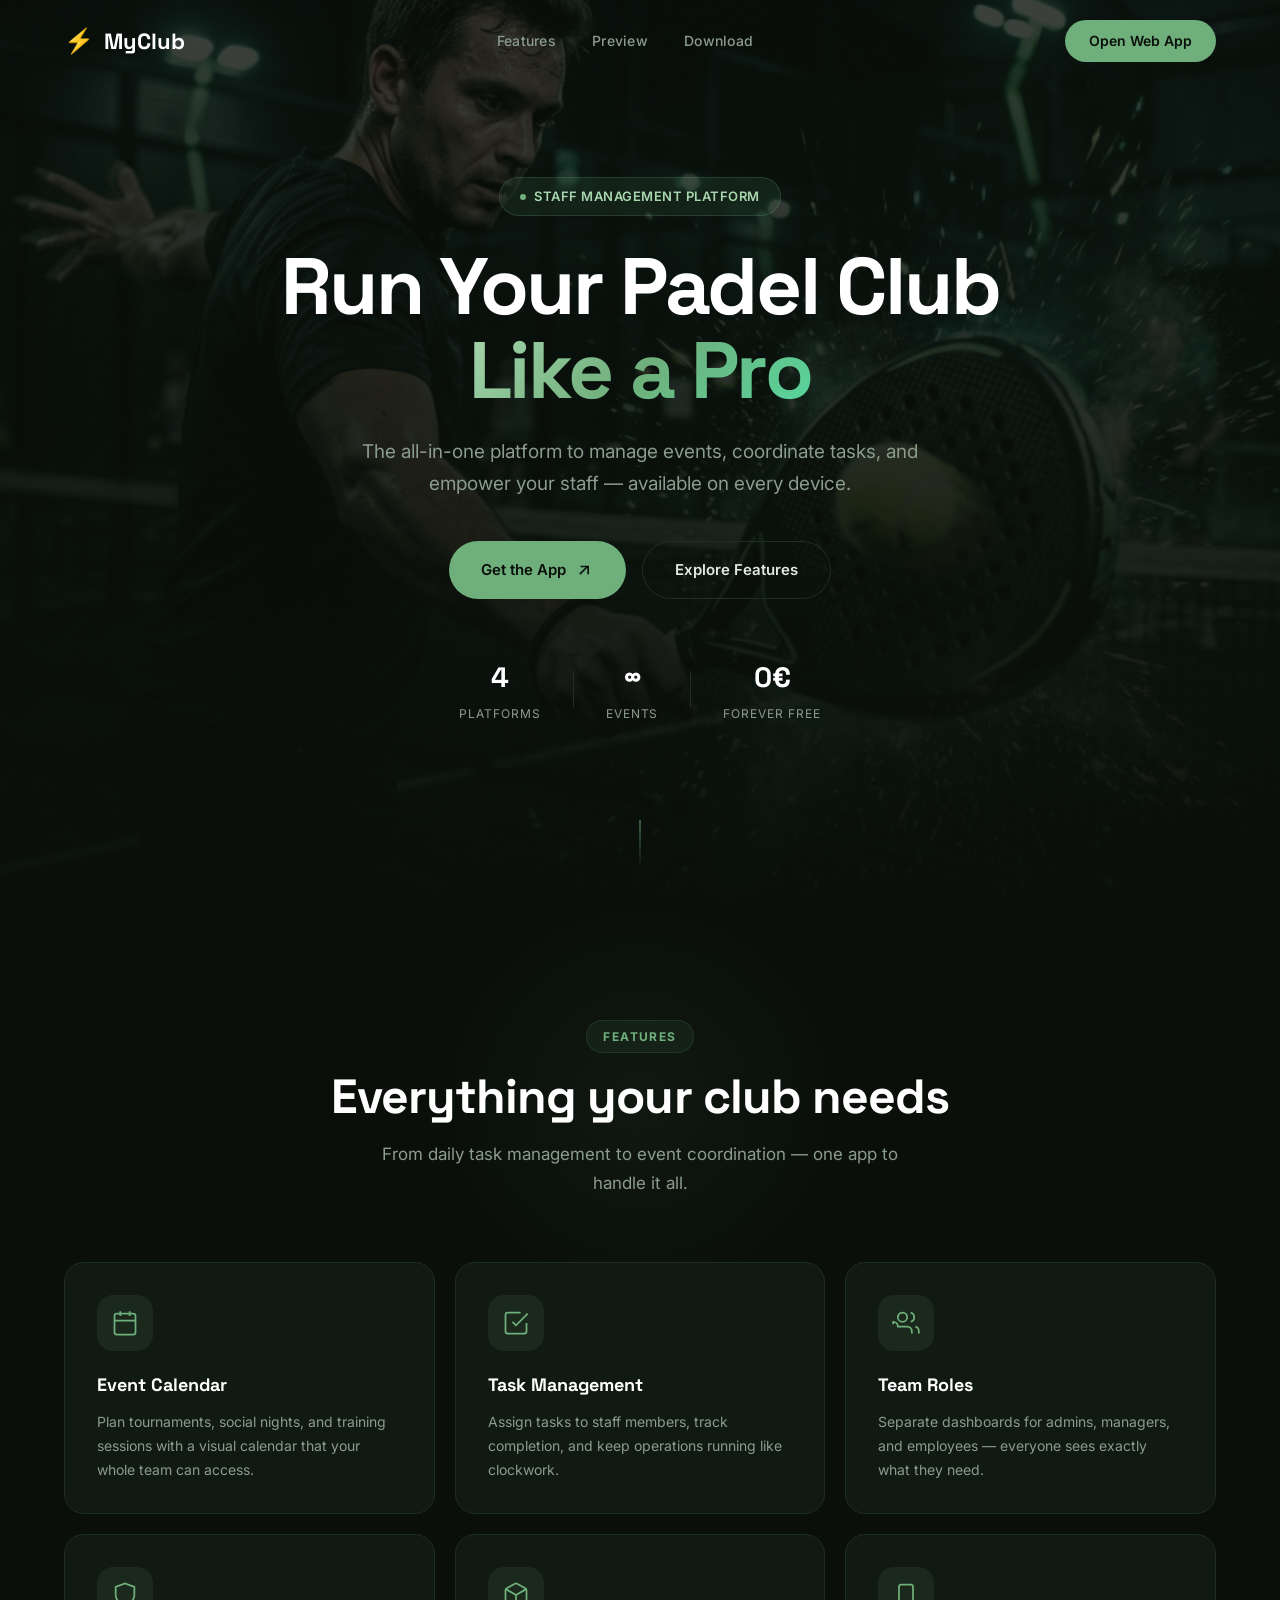
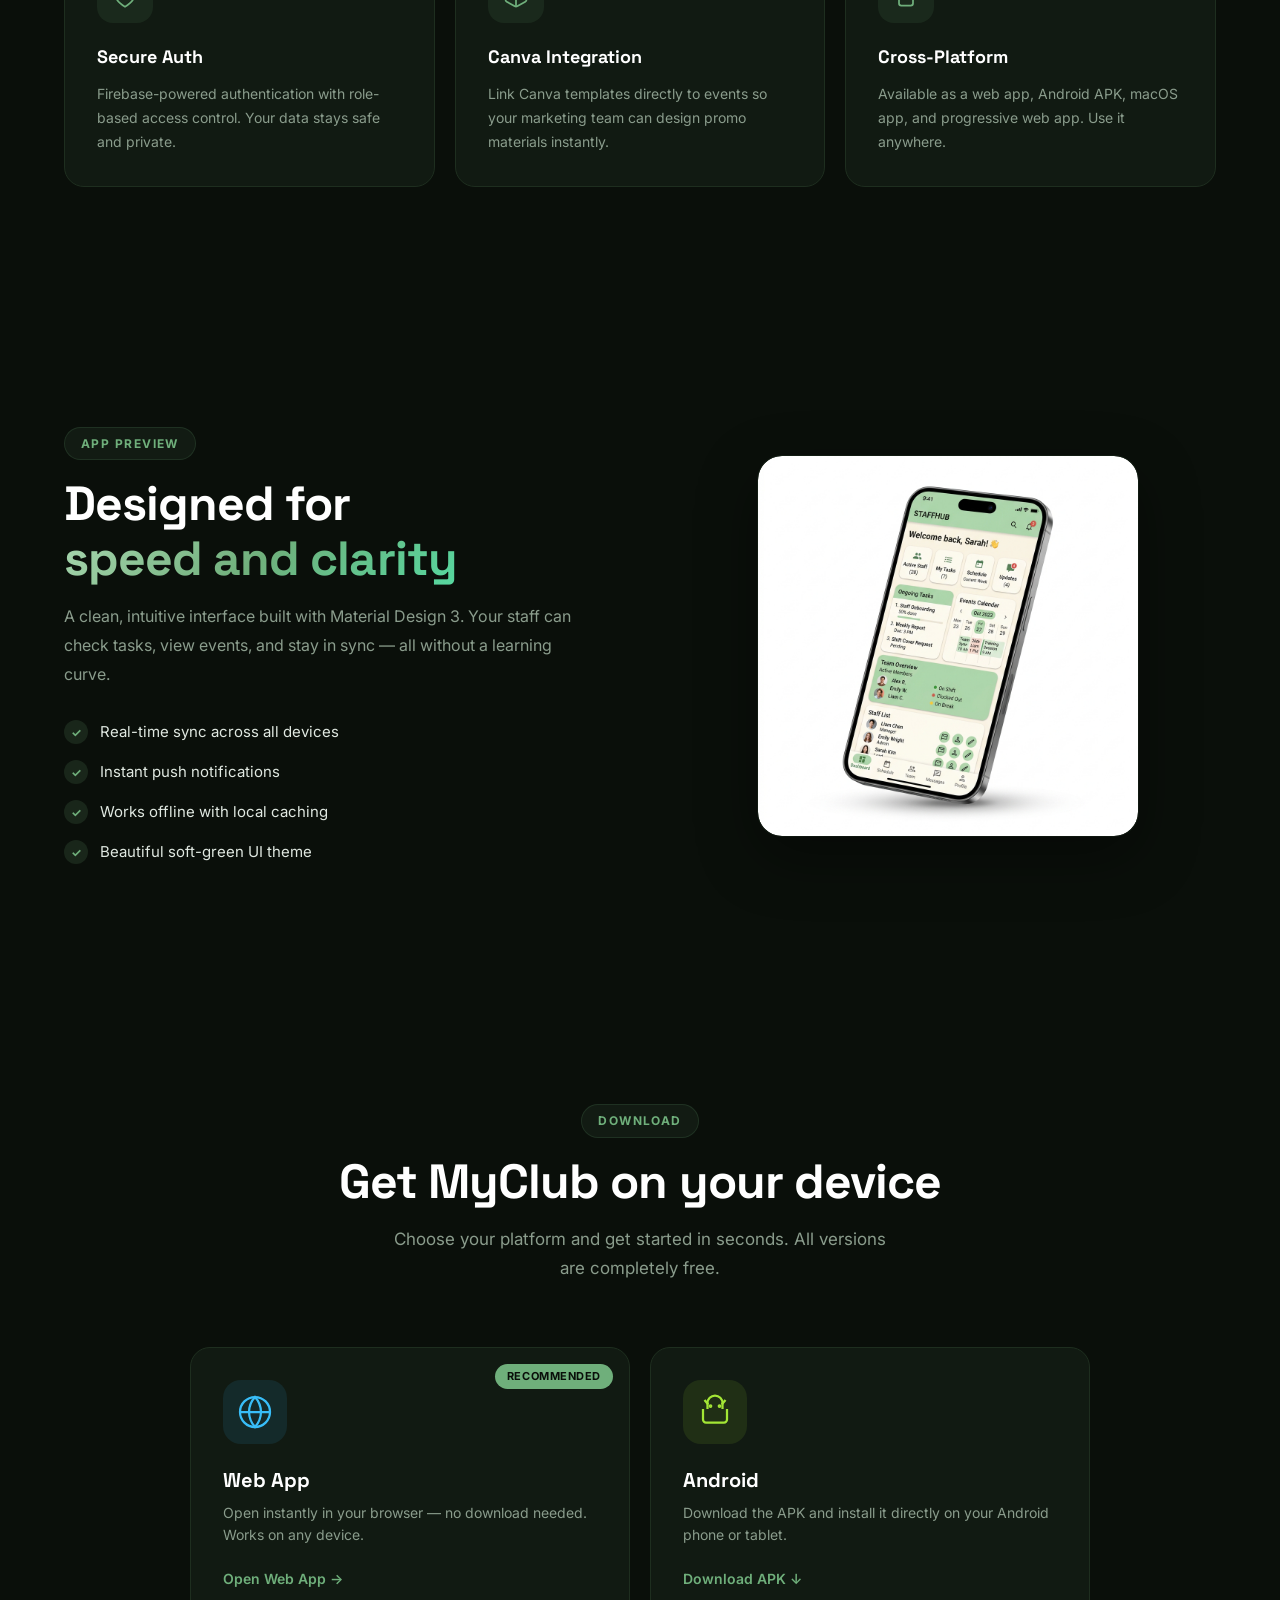
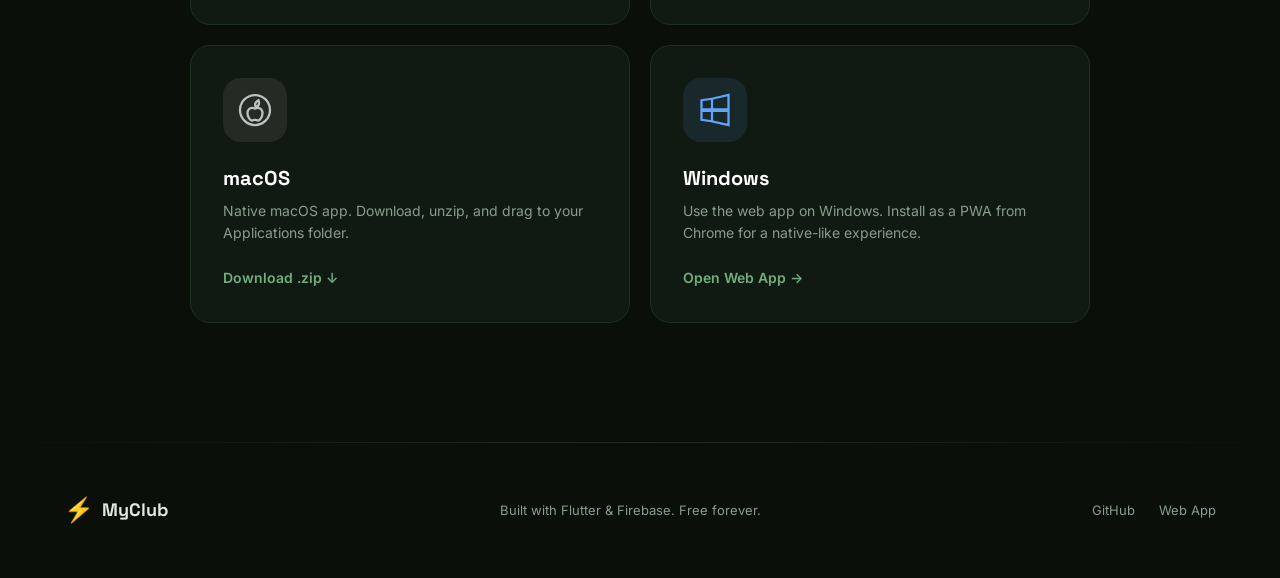
==== website/index.html @ 98e5f210 "added landing page" ====
<!DOCTYPE html>
<html lang="en">
<head>
  <meta charset="UTF-8">
  <meta name="viewport" content="width=device-width, initial-scale=1.0">
  <title>MyClub — Staff Management for Padel Clubs</title>
  <meta name="description" content="The all-in-one staff management platform for padel clubs. Manage events, tasks, and your team — on every device.">
  <meta name="theme-color" content="#0a0f0a">
  <link rel="preconnect" href="https://fonts.googleapis.com">
  <link rel="preconnect" href="https://fonts.gstatic.com" crossorigin>
  <link href="https://fonts.googleapis.com/css2?family=Inter:wght@400;500;600;700;800;900&family=Space+Grotesk:wght@500;700&display=swap" rel="stylesheet">
  <link rel="stylesheet" href="style.css">
</head>
<body>

  <!-- Navigation -->
  <nav id="navbar" class="navbar">
    <div class="nav-container">
      <a href="#" class="nav-logo">
        <span class="logo-icon">⚡</span>
        <span class="logo-text">MyClub</span>
      </a>
      <ul class="nav-links">
        <li><a href="#features">Features</a></li>
        <li><a href="#preview">Preview</a></li>
        <li><a href="#download">Download</a></li>
      </ul>
      <a href="https://myclub-padel.web.app" class="nav-cta" target="_blank">Open Web App</a>
      <button class="nav-toggle" id="nav-toggle" aria-label="Toggle menu">
        <span></span><span></span><span></span>
      </button>
    </div>
  </nav>

  <!-- Mobile Menu -->
  <div class="mobile-menu" id="mobile-menu">
    <ul class="mobile-links">
      <li><a href="#features">Features</a></li>
      <li><a href="#preview">Preview</a></li>
      <li><a href="#download">Download</a></li>
      <li><a href="https://myclub-padel.web.app" target="_blank" class="mobile-cta">Open Web App →</a></li>
    </ul>
  </div>

  <!-- Hero Section -->
  <section class="hero" id="hero">
    <div class="hero-bg">
      <img src="images/hero-bg.png" alt="" class="hero-bg-img">
      <div class="hero-overlay"></div>
    </div>
    <div class="hero-particles" id="particles"></div>
    <div class="hero-content">
      <div class="hero-badge reveal">
        <span class="badge-dot"></span>
        Staff Management Platform
      </div>
      <h1 class="hero-title reveal">
        Run Your Padel Club<br>
        <span class="gradient-text">Like a Pro</span>
      </h1>
      <p class="hero-subtitle reveal">
        The all-in-one platform to manage events, coordinate tasks, and 
        empower your staff — available on every device.
      </p>
      <div class="hero-actions reveal">
        <a href="#download" class="btn btn-primary">
          <span>Get the App</span>
          <svg width="20" height="20" viewBox="0 0 24 24" fill="none" stroke="currentColor" stroke-width="2"><path d="M7 17l9.2-9.2M17 17V7.8H7.8"/></svg>
        </a>
        <a href="#features" class="btn btn-ghost">
          Explore Features
        </a>
      </div>
      <div class="hero-stats reveal">
        <div class="stat">
          <span class="stat-number">4</span>
          <span class="stat-label">Platforms</span>
        </div>
        <div class="stat-divider"></div>
        <div class="stat">
          <span class="stat-number">∞</span>
          <span class="stat-label">Events</span>
        </div>
        <div class="stat-divider"></div>
        <div class="stat">
          <span class="stat-number">0€</span>
          <span class="stat-label">Forever Free</span>
        </div>
      </div>
    </div>
    <div class="scroll-indicator">
      <div class="scroll-line"></div>
    </div>
  </section>

  <!-- Features Section -->
  <section class="features" id="features">
    <div class="container">
      <div class="section-header reveal">
        <span class="section-tag">Features</span>
        <h2 class="section-title">Everything your club needs</h2>
        <p class="section-desc">From daily task management to event coordination — one app to handle it all.</p>
      </div>
      <div class="features-grid">
        <div class="feature-card reveal" style="--delay: 0">
          <div class="feature-icon">
            <svg width="28" height="28" viewBox="0 0 24 24" fill="none" stroke="currentColor" stroke-width="1.5"><rect x="3" y="4" width="18" height="18" rx="2"/><path d="M16 2v4M8 2v4M3 10h18"/><path d="M8 14h.01M12 14h.01M16 14h.01M8 18h.01M12 18h.01"/></svg>
          </div>
          <h3>Event Calendar</h3>
          <p>Plan tournaments, social nights, and training sessions with a visual calendar that your whole team can access.</p>
        </div>
        <div class="feature-card reveal" style="--delay: 1">
          <div class="feature-icon">
            <svg width="28" height="28" viewBox="0 0 24 24" fill="none" stroke="currentColor" stroke-width="1.5"><path d="M9 11l3 3L22 4"/><path d="M21 12v7a2 2 0 01-2 2H5a2 2 0 01-2-2V5a2 2 0 012-2h11"/></svg>
          </div>
          <h3>Task Management</h3>
          <p>Assign tasks to staff members, track completion, and keep operations running like clockwork.</p>
        </div>
        <div class="feature-card reveal" style="--delay: 2">
          <div class="feature-icon">
            <svg width="28" height="28" viewBox="0 0 24 24" fill="none" stroke="currentColor" stroke-width="1.5"><path d="M17 21v-2a4 4 0 00-4-4H5a4 4 0 00-4-4v2"/><circle cx="9" cy="7" r="4"/><path d="M23 21v-2a4 4 0 00-3-3.87M16 3.13a4 4 0 010 7.75"/></svg>
          </div>
          <h3>Team Roles</h3>
          <p>Separate dashboards for admins, managers, and employees — everyone sees exactly what they need.</p>
        </div>
        <div class="feature-card reveal" style="--delay: 3">
          <div class="feature-icon">
            <svg width="28" height="28" viewBox="0 0 24 24" fill="none" stroke="currentColor" stroke-width="1.5"><path d="M12 22s8-4 8-10V5l-8-3-8 3v7c0 6 8 10 8 10z"/></svg>
          </div>
          <h3>Secure Auth</h3>
          <p>Firebase-powered authentication with role-based access control. Your data stays safe and private.</p>
        </div>
        <div class="feature-card reveal" style="--delay: 4">
          <div class="feature-icon">
            <svg width="28" height="28" viewBox="0 0 24 24" fill="none" stroke="currentColor" stroke-width="1.5"><path d="M21 16V8a2 2 0 00-1-1.73l-7-4a2 2 0 00-2 0l-7 4A2 2 0 003 8v8a2 2 0 001 1.73l7 4a2 2 0 002 0l7-4A2 2 0 0021 16z"/><path d="M3.27 6.96L12 12.01l8.73-5.05M12 22.08V12"/></svg>
          </div>
          <h3>Canva Integration</h3>
          <p>Link Canva templates directly to events so your marketing team can design promo materials instantly.</p>
        </div>
        <div class="feature-card reveal" style="--delay: 5">
          <div class="feature-icon">
            <svg width="28" height="28" viewBox="0 0 24 24" fill="none" stroke="currentColor" stroke-width="1.5"><path d="M12 18h.01M8 21h8a2 2 0 002-2V5a2 2 0 00-2-2H8a2 2 0 00-2 2v14a2 2 0 002 2z"/></svg>
          </div>
          <h3>Cross-Platform</h3>
          <p>Available as a web app, Android APK, macOS app, and progressive web app. Use it anywhere.</p>
        </div>
      </div>
    </div>
  </section>

  <!-- App Preview Section -->
  <section class="preview" id="preview">
    <div class="container">
      <div class="preview-layout">
        <div class="preview-text">
          <span class="section-tag reveal">App Preview</span>
          <h2 class="section-title reveal">Designed for<br><span class="gradient-text">speed and clarity</span></h2>
          <p class="preview-desc reveal">
            A clean, intuitive interface built with Material Design 3. 
            Your staff can check tasks, view events, and stay in sync — 
            all without a learning curve.
          </p>
          <ul class="preview-list">
            <li class="reveal">
              <span class="check-icon">✓</span>
              Real-time sync across all devices
            </li>
            <li class="reveal">
              <span class="check-icon">✓</span>
              Instant push notifications
            </li>
            <li class="reveal">
              <span class="check-icon">✓</span>
              Works offline with local caching
            </li>
            <li class="reveal">
              <span class="check-icon">✓</span>
              Beautiful soft-green UI theme
            </li>
          </ul>
        </div>
        <div class="preview-mockup reveal">
          <div class="mockup-glow"></div>
          <div class="mockup-frame">
            <img src="images/app-mockup.png" alt="MyClub App Preview" class="mockup-img">
          </div>
        </div>
      </div>
    </div>
  </section>

  <!-- Download Section -->
  <section class="download" id="download">
    <div class="container">
      <div class="section-header reveal">
        <span class="section-tag">Download</span>
        <h2 class="section-title">Get MyClub on your device</h2>
        <p class="section-desc">Choose your platform and get started in seconds. All versions are completely free.</p>
      </div>
      <div class="download-grid">

        <!-- Web App -->
        <a href="https://myclub-padel.web.app" target="_blank" class="download-card reveal" style="--delay: 0" id="dl-web">
          <div class="dl-icon-wrap dl-web">
            <svg width="36" height="36" viewBox="0 0 24 24" fill="none" stroke="currentColor" stroke-width="1.5"><circle cx="12" cy="12" r="10"/><path d="M2 12h20M12 2a15.3 15.3 0 014 10 15.3 15.3 0 01-4 10 15.3 15.3 0 01-4-10 15.3 15.3 0 014-10z"/></svg>
          </div>
          <div class="dl-info">
            <h3>Web App</h3>
            <p>Open instantly in your browser — no download needed. Works on any device.</p>
          </div>
          <div class="dl-action">
            <span class="dl-btn">Open Web App →</span>
          </div>
          <div class="dl-badge">Recommended</div>
        </a>

        <!-- Android -->
        <a href="https://github.com/JulesPress/MyClub/releases/download/v1.0/PadelSquare-Staff.apk" class="download-card reveal" style="--delay: 1" id="dl-android">
          <div class="dl-icon-wrap dl-android">
            <svg width="36" height="36" viewBox="0 0 24 24" fill="none" stroke="currentColor" stroke-width="1.5"><path d="M4 10v7a2 2 0 002 2h12a2 2 0 002-2v-7"/><path d="M7 10V6a5 5 0 0110 0v4"/><path d="M5 4l2.5 3M19 4l-2.5 3"/><circle cx="9" cy="8" r=".5" fill="currentColor"/><circle cx="15" cy="8" r=".5" fill="currentColor"/></svg>
          </div>
          <div class="dl-info">
            <h3>Android</h3>
            <p>Download the APK and install it directly on your Android phone or tablet.</p>
          </div>
          <div class="dl-action">
            <span class="dl-btn">Download APK ↓</span>
          </div>
        </a>

        <!-- macOS -->
        <a href="https://github.com/JulesPress/MyClub/releases/download/v1.0/PadelSquare-Staff-macOS.zip" class="download-card reveal" style="--delay: 2" id="dl-macos">
          <div class="dl-icon-wrap dl-macos">
            <svg width="36" height="36" viewBox="0 0 24 24" fill="none" stroke="currentColor" stroke-width="1.5"><path d="M12 2C6.477 2 2 6.477 2 12s4.477 10 10 10 10-4.477 10-10S17.523 2 12 2z"/><path d="M14.5 8.5c.5-1.5-.2-3-.2-3s-1.5.7-2 2c-.4 1 0 2.2 0 2.2s1.6.3 2.2-1.2z"/><path d="M10 10.5c-1.5 0-3 1.5-3 3.5 0 2.5 1.5 5 3 5 .7 0 1.2-.5 2-.5s1.3.5 2 .5c1.5 0 3-2.5 3-5 0-2-1.5-3.5-3-3.5-.7 0-1.3.5-2 .5s-1.2-.5-2-.5z"/></svg>
          </div>
          <div class="dl-info">
            <h3>macOS</h3>
            <p>Native macOS app. Download, unzip, and drag to your Applications folder.</p>
          </div>
          <div class="dl-action">
            <span class="dl-btn">Download .zip ↓</span>
          </div>
        </a>

        <!-- Windows -->
        <a href="https://myclub-padel.web.app" target="_blank" class="download-card reveal" style="--delay: 3" id="dl-windows">
          <div class="dl-icon-wrap dl-windows">
            <svg width="36" height="36" viewBox="0 0 24 24" fill="none" stroke="currentColor" stroke-width="1.5"><path d="M3 5.5l7-1v7H3zM10 4.5l11-2.5v9.5H10zM3 12.5h7v7l-7-1zM10 12.5h11V22l-11-2.5z"/></svg>
          </div>
          <div class="dl-info">
            <h3>Windows</h3>
            <p>Use the web app on Windows. Install as a PWA from Chrome for a native-like experience.</p>
          </div>
          <div class="dl-action">
            <span class="dl-btn">Open Web App →</span>
          </div>
        </a>

      </div>
    </div>
  </section>

  <!-- Footer -->
  <footer class="footer">
    <div class="container">
      <div class="footer-content">
        <div class="footer-brand">
          <span class="logo-icon">⚡</span>
          <span class="logo-text">MyClub</span>
        </div>
        <p class="footer-copy">Built with Flutter & Firebase. Free forever.</p>
        <div class="footer-links">
          <a href="https://github.com/JulesPress/MyClub" target="_blank">GitHub</a>
          <a href="https://myclub-padel.web.app" target="_blank">Web App</a>
        </div>
      </div>
    </div>
  </footer>

  <script src="script.js"></script>
</body>
</html>
---- website/style.css ----
/* =========================================
   MyClub Landing Page — Style
   ========================================= */

/* === RESET & BASE === */
*, *::before, *::after {
  margin: 0;
  padding: 0;
  box-sizing: border-box;
}

:root {
  --green-400: #6FAF7B;
  --green-300: #A9D7B0;
  --green-500: #4A8F56;
  --green-900: #0a1f0d;
  --cream: #FFFCF4;
  --dark: #0a0f0a;
  --dark-card: #111a12;
  --dark-card-hover: #162017;
  --dark-border: #1e2e1f;
  --text: #e0e8e1;
  --text-muted: #8a9c8c;
  --font-primary: 'Inter', -apple-system, BlinkMacSystemFont, sans-serif;
  --font-display: 'Space Grotesk', 'Inter', sans-serif;
}

html {
  scroll-behavior: smooth;
  -webkit-font-smoothing: antialiased;
}

body {
  font-family: var(--font-primary);
  background: var(--dark);
  color: var(--text);
  overflow-x: hidden;
  line-height: 1.6;
}

a { text-decoration: none; color: inherit; }
img { max-width: 100%; display: block; }

.container {
  max-width: 1200px;
  margin: 0 auto;
  padding: 0 24px;
}

/* === NAVBAR === */
.navbar {
  position: fixed;
  top: 0;
  left: 0;
  right: 0;
  z-index: 1000;
  padding: 20px 0;
  transition: all 0.4s cubic-bezier(0.16, 1, 0.3, 1);
}

.navbar.scrolled {
  padding: 12px 0;
  background: rgba(10, 15, 10, 0.85);
  backdrop-filter: blur(20px);
  -webkit-backdrop-filter: blur(20px);
  border-bottom: 1px solid rgba(111, 175, 123, 0.1);
}

.nav-container {
  max-width: 1200px;
  margin: 0 auto;
  padding: 0 24px;
  display: flex;
  align-items: center;
  justify-content: space-between;
}

.nav-logo {
  display: flex;
  align-items: center;
  gap: 10px;
  font-family: var(--font-display);
  font-size: 22px;
  font-weight: 700;
  color: white;
}

.logo-icon {
  font-size: 24px;
}

.nav-links {
  display: flex;
  list-style: none;
  gap: 36px;
}

.nav-links a {
  font-size: 14px;
  font-weight: 500;
  color: var(--text-muted);
  transition: color 0.3s;
  letter-spacing: 0.02em;
}

.nav-links a:hover {
  color: var(--green-300);
}

.nav-cta {
  font-size: 14px;
  font-weight: 600;
  padding: 10px 24px;
  border-radius: 50px;
  background: var(--green-400);
  color: var(--dark);
  transition: all 0.3s;
}

.nav-cta:hover {
  background: var(--green-300);
  transform: translateY(-1px);
  box-shadow: 0 4px 20px rgba(111, 175, 123, 0.3);
}

.nav-toggle {
  display: none;
  flex-direction: column;
  gap: 5px;
  background: none;
  border: none;
  cursor: pointer;
  padding: 4px;
}

.nav-toggle span {
  width: 24px;
  height: 2px;
  background: white;
  border-radius: 2px;
  transition: all 0.3s;
}

.mobile-menu {
  display: none;
  position: fixed;
  top: 0;
  left: 0;
  right: 0;
  bottom: 0;
  z-index: 999;
  background: rgba(10, 15, 10, 0.97);
  backdrop-filter: blur(30px);
  justify-content: center;
  align-items: center;
  opacity: 0;
  pointer-events: none;
  transition: opacity 0.4s;
}

.mobile-menu.active {
  opacity: 1;
  pointer-events: all;
}

.mobile-links {
  list-style: none;
  text-align: center;
  display: flex;
  flex-direction: column;
  gap: 32px;
}

.mobile-links a {
  font-family: var(--font-display);
  font-size: 28px;
  font-weight: 700;
  color: white;
}

.mobile-cta {
  color: var(--green-400) !important;
}

/* === HERO === */
.hero {
  position: relative;
  min-height: 100vh;
  display: flex;
  align-items: center;
  justify-content: center;
  overflow: hidden;
}

.hero-bg {
  position: absolute;
  inset: 0;
  z-index: 0;
}

.hero-bg-img {
  width: 100%;
  height: 100%;
  object-fit: cover;
  opacity: 0.35;
  filter: saturate(0.7);
}

.hero-overlay {
  position: absolute;
  inset: 0;
  background: linear-gradient(
    180deg,
    rgba(10, 15, 10, 0.4) 0%,
    rgba(10, 15, 10, 0.6) 40%,
    rgba(10, 15, 10, 0.95) 100%
  );
}

.hero-particles {
  position: absolute;
  inset: 0;
  z-index: 1;
  pointer-events: none;
}

.particle {
  position: absolute;
  width: 3px;
  height: 3px;
  background: var(--green-400);
  border-radius: 50%;
  opacity: 0;
  animation: float-up linear infinite;
}

@keyframes float-up {
  0% { opacity: 0; transform: translateY(0) scale(0); }
  10% { opacity: 0.6; }
  90% { opacity: 0.1; }
  100% { opacity: 0; transform: translateY(-100vh) scale(1); }
}

.hero-content {
  position: relative;
  z-index: 2;
  text-align: center;
  max-width: 800px;
  padding: 0 24px;
}

.hero-badge {
  display: inline-flex;
  align-items: center;
  gap: 8px;
  padding: 8px 20px;
  background: rgba(111, 175, 123, 0.1);
  border: 1px solid rgba(111, 175, 123, 0.2);
  border-radius: 50px;
  font-size: 13px;
  font-weight: 600;
  color: var(--green-300);
  letter-spacing: 0.04em;
  text-transform: uppercase;
  margin-bottom: 28px;
}

.badge-dot {
  width: 6px;
  height: 6px;
  border-radius: 50%;
  background: var(--green-400);
  animation: pulse-dot 2s ease-in-out infinite;
}

@keyframes pulse-dot {
  0%, 100% { opacity: 1; transform: scale(1); }
  50% { opacity: 0.4; transform: scale(1.5); }
}

.hero-title {
  font-family: var(--font-display);
  font-size: clamp(42px, 7vw, 80px);
  font-weight: 900;
  line-height: 1.05;
  letter-spacing: -0.03em;
  margin-bottom: 24px;
  color: white;
}

.gradient-text {
  background: linear-gradient(135deg, var(--green-300) 0%, var(--green-400) 50%, #56d8a0 100%);
  -webkit-background-clip: text;
  -webkit-text-fill-color: transparent;
  background-clip: text;
}

.hero-subtitle {
  font-size: clamp(16px, 2vw, 19px);
  color: var(--text-muted);
  max-width: 560px;
  margin: 0 auto 40px;
  line-height: 1.7;
}

.hero-actions {
  display: flex;
  gap: 16px;
  justify-content: center;
  flex-wrap: wrap;
  margin-bottom: 56px;
}

.btn {
  display: inline-flex;
  align-items: center;
  gap: 8px;
  padding: 16px 32px;
  border-radius: 50px;
  font-size: 15px;
  font-weight: 600;
  transition: all 0.3s cubic-bezier(0.16, 1, 0.3, 1);
  cursor: pointer;
  border: none;
}

.btn-primary {
  background: var(--green-400);
  color: var(--dark);
}

.btn-primary:hover {
  background: var(--green-300);
  transform: translateY(-2px);
  box-shadow: 0 8px 30px rgba(111, 175, 123, 0.35);
}

.btn-ghost {
  background: transparent;
  color: var(--text);
  border: 1px solid var(--dark-border);
}

.btn-ghost:hover {
  border-color: var(--green-400);
  color: var(--green-300);
  background: rgba(111, 175, 123, 0.05);
}

.hero-stats {
  display: flex;
  align-items: center;
  justify-content: center;
  gap: 32px;
}

.stat {
  display: flex;
  flex-direction: column;
  align-items: center;
}

.stat-number {
  font-family: var(--font-display);
  font-size: 28px;
  font-weight: 700;
  color: white;
}

.stat-label {
  font-size: 12px;
  color: var(--text-muted);
  text-transform: uppercase;
  letter-spacing: 0.08em;
  margin-top: 4px;
}

.stat-divider {
  width: 1px;
  height: 36px;
  background: var(--dark-border);
}

.scroll-indicator {
  position: absolute;
  bottom: 32px;
  left: 50%;
  transform: translateX(-50%);
  z-index: 2;
}

.scroll-line {
  width: 1px;
  height: 48px;
  background: linear-gradient(to bottom, var(--green-400), transparent);
  animation: scroll-pulse 2s ease-in-out infinite;
}

@keyframes scroll-pulse {
  0%, 100% { opacity: 1; transform: scaleY(1); }
  50% { opacity: 0.3; transform: scaleY(0.5); transform-origin: top; }
}

/* === SECTIONS SHARED === */
.section-header {
  text-align: center;
  margin-bottom: 64px;
}

.section-tag {
  display: inline-block;
  font-size: 12px;
  font-weight: 700;
  text-transform: uppercase;
  letter-spacing: 0.12em;
  color: var(--green-400);
  margin-bottom: 16px;
  padding: 6px 16px;
  background: rgba(111, 175, 123, 0.08);
  border-radius: 50px;
  border: 1px solid rgba(111, 175, 123, 0.15);
}

.section-title {
  font-family: var(--font-display);
  font-size: clamp(32px, 5vw, 48px);
  font-weight: 800;
  color: white;
  letter-spacing: -0.02em;
  line-height: 1.15;
  margin-bottom: 16px;
}

.section-desc {
  font-size: 17px;
  color: var(--text-muted);
  max-width: 520px;
  margin: 0 auto;
  line-height: 1.7;
}

/* === FEATURES === */
.features {
  padding: 120px 0;
  position: relative;
}

.features::before {
  content: '';
  position: absolute;
  top: 0;
  left: 50%;
  transform: translateX(-50%);
  width: 400px;
  height: 400px;
  background: radial-gradient(circle, rgba(111, 175, 123, 0.06) 0%, transparent 70%);
  pointer-events: none;
}

.features-grid {
  display: grid;
  grid-template-columns: repeat(3, 1fr);
  gap: 20px;
}

.feature-card {
  background: var(--dark-card);
  border: 1px solid var(--dark-border);
  border-radius: 20px;
  padding: 32px;
  transition: all 0.4s cubic-bezier(0.16, 1, 0.3, 1);
  position: relative;
  overflow: hidden;
}

.feature-card::before {
  content: '';
  position: absolute;
  top: 0;
  left: 0;
  right: 0;
  height: 1px;
  background: linear-gradient(90deg, transparent, var(--green-400), transparent);
  opacity: 0;
  transition: opacity 0.4s;
}

.feature-card:hover {
  background: var(--dark-card-hover);
  border-color: rgba(111, 175, 123, 0.2);
  transform: translateY(-4px);
}

.feature-card:hover::before {
  opacity: 1;
}

.feature-icon {
  width: 56px;
  height: 56px;
  display: flex;
  align-items: center;
  justify-content: center;
  background: rgba(111, 175, 123, 0.1);
  border-radius: 16px;
  margin-bottom: 20px;
  color: var(--green-400);
}

.feature-card h3 {
  font-family: var(--font-display);
  font-size: 18px;
  font-weight: 700;
  color: white;
  margin-bottom: 10px;
}

.feature-card p {
  font-size: 14px;
  color: var(--text-muted);
  line-height: 1.7;
}

/* === APP PREVIEW === */
.preview {
  padding: 120px 0;
  position: relative;
  overflow: hidden;
}

.preview-layout {
  display: grid;
  grid-template-columns: 1fr 1fr;
  gap: 80px;
  align-items: center;
}

.preview-text .section-title {
  text-align: left;
}

.preview-desc {
  font-size: 16px;
  color: var(--text-muted);
  line-height: 1.8;
  margin-bottom: 32px;
}

.preview-list {
  list-style: none;
  display: flex;
  flex-direction: column;
  gap: 16px;
}

.preview-list li {
  display: flex;
  align-items: center;
  gap: 12px;
  font-size: 15px;
  color: var(--text);
}

.check-icon {
  display: flex;
  align-items: center;
  justify-content: center;
  width: 24px;
  height: 24px;
  background: rgba(111, 175, 123, 0.15);
  border-radius: 50%;
  color: var(--green-400);
  font-size: 12px;
  font-weight: 700;
  flex-shrink: 0;
}

.preview-mockup {
  position: relative;
  display: flex;
  justify-content: center;
}

.mockup-glow {
  position: absolute;
  width: 300px;
  height: 300px;
  background: radial-gradient(circle, rgba(111, 175, 123, 0.15) 0%, transparent 70%);
  top: 50%;
  left: 50%;
  transform: translate(-50%, -50%);
  z-index: 0;
  animation: glow-pulse 4s ease-in-out infinite;
}

@keyframes glow-pulse {
  0%, 100% { opacity: 0.7; transform: translate(-50%, -50%) scale(1); }
  50% { opacity: 1; transform: translate(-50%, -50%) scale(1.15); }
}

.mockup-frame {
  position: relative;
  z-index: 1;
  max-width: 380px;
  border-radius: 24px;
  overflow: hidden;
  box-shadow:
    0 20px 60px rgba(0, 0, 0, 0.4),
    0 0 0 1px rgba(111, 175, 123, 0.1);
  animation: float 6s ease-in-out infinite;
}

@keyframes float {
  0%, 100% { transform: translateY(0); }
  50% { transform: translateY(-12px); }
}

.mockup-img {
  width: 100%;
  border-radius: 24px;
}

/* === DOWNLOAD === */
.download {
  padding: 120px 0;
  position: relative;
}

.download::before {
  content: '';
  position: absolute;
  bottom: 0;
  left: 0;
  right: 0;
  height: 1px;
  background: linear-gradient(90deg, transparent, var(--dark-border), transparent);
}

.download-grid {
  display: grid;
  grid-template-columns: repeat(2, 1fr);
  gap: 20px;
  max-width: 900px;
  margin: 0 auto;
}

.download-card {
  position: relative;
  display: flex;
  flex-direction: column;
  gap: 20px;
  padding: 32px;
  background: var(--dark-card);
  border: 1px solid var(--dark-border);
  border-radius: 20px;
  transition: all 0.4s cubic-bezier(0.16, 1, 0.3, 1);
  cursor: pointer;
  overflow: hidden;
}

.download-card::after {
  content: '';
  position: absolute;
  inset: 0;
  border-radius: 20px;
  background: linear-gradient(135deg, rgba(111, 175, 123, 0.03) 0%, transparent 50%);
  opacity: 0;
  transition: opacity 0.4s;
}

.download-card:hover {
  border-color: rgba(111, 175, 123, 0.3);
  transform: translateY(-4px);
  box-shadow: 0 12px 40px rgba(0, 0, 0, 0.3);
}

.download-card:hover::after {
  opacity: 1;
}

.dl-icon-wrap {
  width: 64px;
  height: 64px;
  border-radius: 18px;
  display: flex;
  align-items: center;
  justify-content: center;
  position: relative;
  z-index: 1;
}

.dl-web { background: rgba(56, 189, 248, 0.1); color: #38bdf8; }
.dl-android { background: rgba(163, 230, 53, 0.1); color: #a3e635; }
.dl-macos { background: rgba(192, 192, 192, 0.1); color: #c0c0c0; }
.dl-windows { background: rgba(96, 165, 250, 0.1); color: #60a5fa; }

.dl-info {
  position: relative;
  z-index: 1;
}

.dl-info h3 {
  font-family: var(--font-display);
  font-size: 20px;
  font-weight: 700;
  color: white;
  margin-bottom: 6px;
}

.dl-info p {
  font-size: 14px;
  color: var(--text-muted);
  line-height: 1.6;
}

.dl-action {
  position: relative;
  z-index: 1;
  margin-top: auto;
}

.dl-btn {
  display: inline-flex;
  align-items: center;
  gap: 6px;
  font-size: 14px;
  font-weight: 600;
  color: var(--green-400);
  transition: color 0.3s;
}

.download-card:hover .dl-btn {
  color: var(--green-300);
}

.dl-badge {
  position: absolute;
  top: 16px;
  right: 16px;
  padding: 4px 12px;
  background: var(--green-400);
  color: var(--dark);
  font-size: 11px;
  font-weight: 700;
  border-radius: 50px;
  text-transform: uppercase;
  letter-spacing: 0.05em;
  z-index: 1;
}

/* === FOOTER === */
.footer {
  padding: 48px 0;
}

.footer-content {
  display: flex;
  align-items: center;
  justify-content: space-between;
  flex-wrap: wrap;
  gap: 16px;
}

.footer-brand {
  display: flex;
  align-items: center;
  gap: 8px;
  font-family: var(--font-display);
  font-size: 18px;
  font-weight: 700;
}

.footer-copy {
  font-size: 13px;
  color: var(--text-muted);
}

.footer-links {
  display: flex;
  gap: 24px;
}

.footer-links a {
  font-size: 13px;
  color: var(--text-muted);
  transition: color 0.3s;
}

.footer-links a:hover {
  color: var(--green-300);
}

/* === SCROLL REVEAL === */
.reveal {
  opacity: 0;
  transform: translateY(30px);
  transition: all 0.8s cubic-bezier(0.16, 1, 0.3, 1);
  transition-delay: calc(var(--delay, 0) * 120ms);
}

.reveal.visible {
  opacity: 1;
  transform: translateY(0);
}

/* === RESPONSIVE === */
@media (max-width: 900px) {
  .features-grid {
    grid-template-columns: repeat(2, 1fr);
  }

  .preview-layout {
    grid-template-columns: 1fr;
    gap: 48px;
    text-align: center;
  }

  .preview-text .section-title {
    text-align: center;
  }

  .preview-list {
    align-items: center;
  }

  .download-grid {
    grid-template-columns: 1fr;
  }
}

@media (max-width: 640px) {
  .nav-links, .nav-cta {
    display: none;
  }

  .nav-toggle {
    display: flex;
  }

  .mobile-menu {
    display: flex;
  }

  .features-grid {
    grid-template-columns: 1fr;
  }

  .hero-stats {
    gap: 20px;
  }

  .stat-number {
    font-size: 22px;
  }

  .hero-actions {
    flex-direction: column;
    align-items: center;
  }

  .footer-content {
    flex-direction: column;
    text-align: center;
  }
}
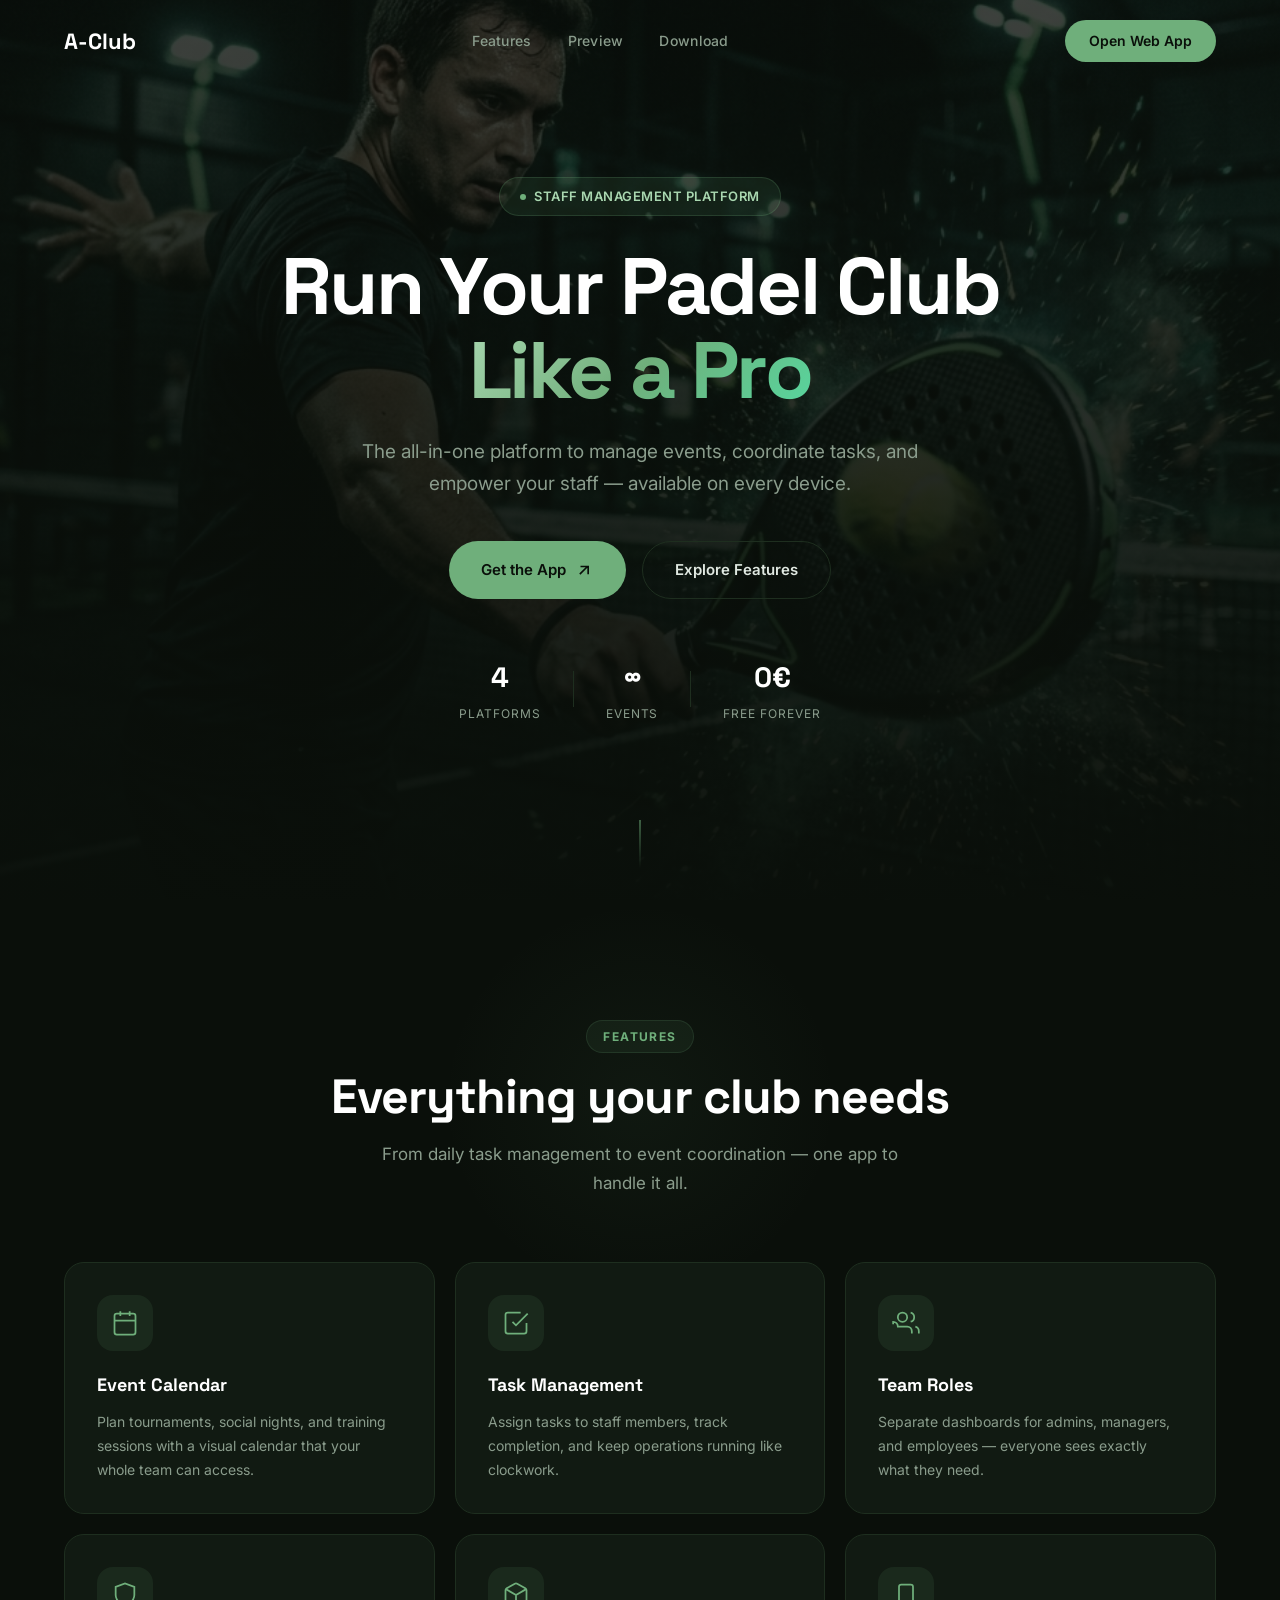
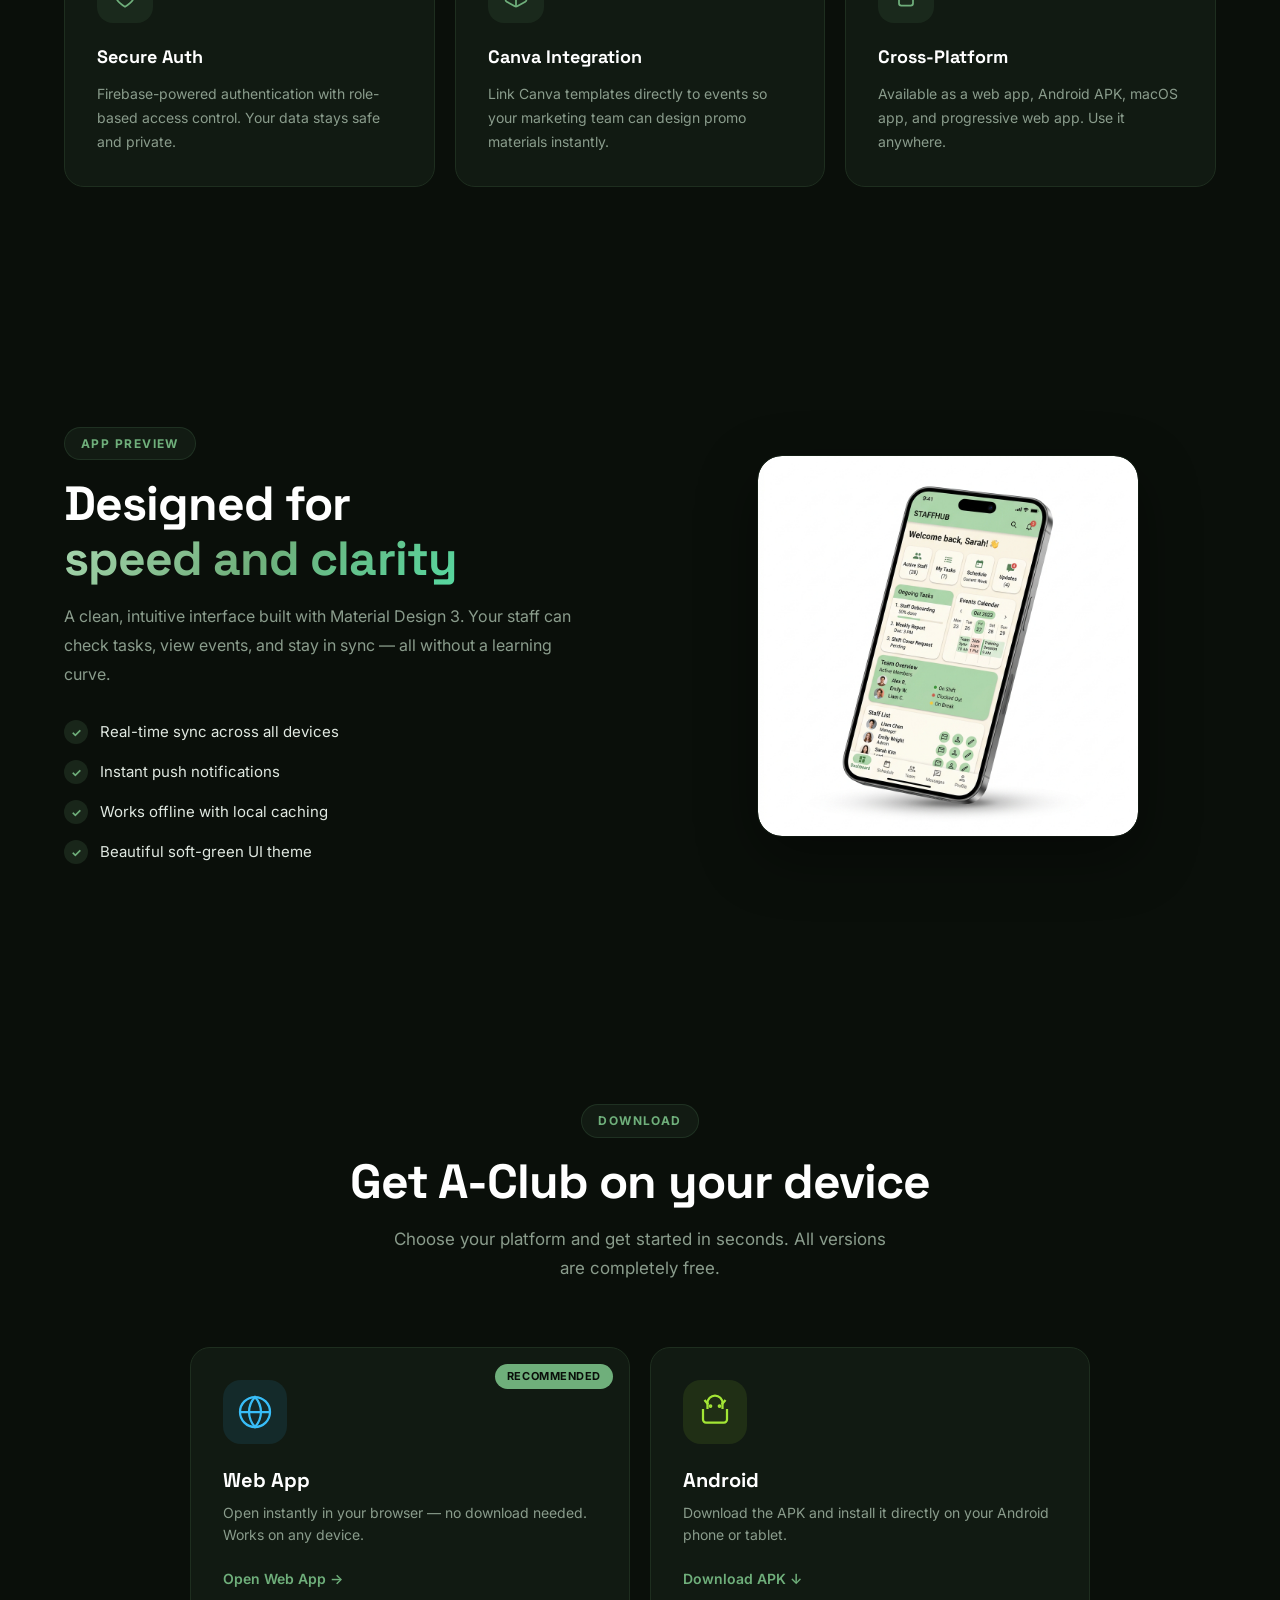
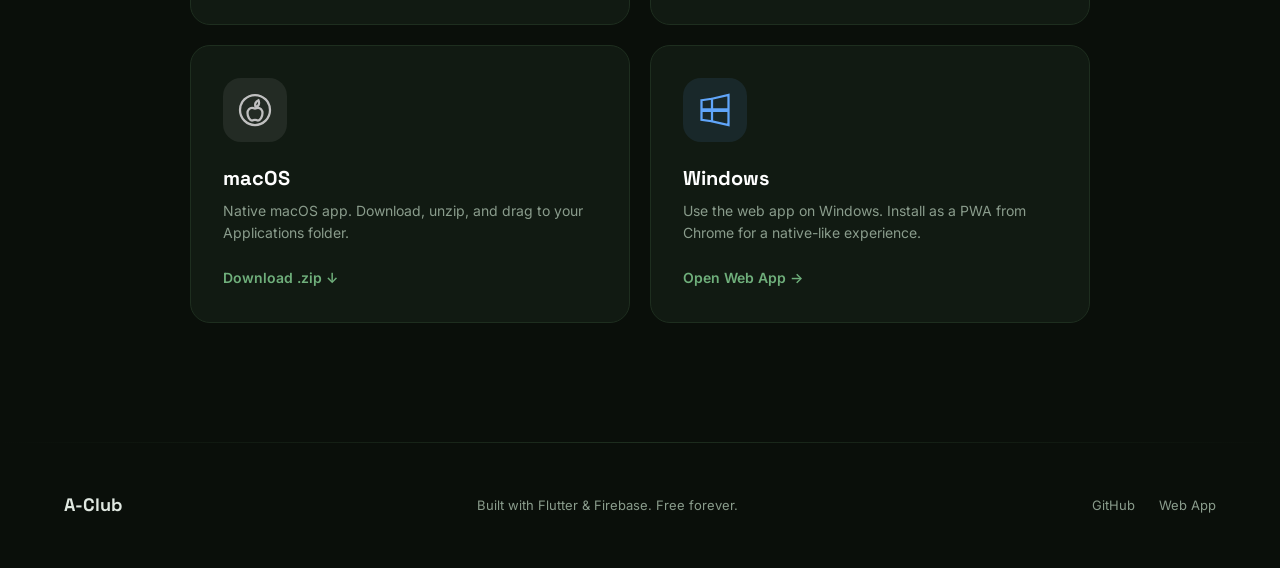
==== commit ab5c0630: "chaning appaerance of the website" ====
--- a/website/index.html
+++ b/website/index.html
@@ -1,24 +1,28 @@
 <!DOCTYPE html>
 <html lang="en">
+
 <head>
   <meta charset="UTF-8">
   <meta name="viewport" content="width=device-width, initial-scale=1.0">
-  <title>MyClub — Staff Management for Padel Clubs</title>
-  <meta name="description" content="The all-in-one staff management platform for padel clubs. Manage events, tasks, and your team — on every device.">
+  <title>A-Club — Staff Management for Padel Clubs</title>
+  <meta name="description"
+    content="The all-in-one staff management platform for padel clubs. Manage events, tasks, and your team — on every device.">
   <meta name="theme-color" content="#0a0f0a">
   <link rel="preconnect" href="https://fonts.googleapis.com">
   <link rel="preconnect" href="https://fonts.gstatic.com" crossorigin>
-  <link href="https://fonts.googleapis.com/css2?family=Inter:wght@400;500;600;700;800;900&family=Space+Grotesk:wght@500;700&display=swap" rel="stylesheet">
+  <link
+    href="https://fonts.googleapis.com/css2?family=Inter:wght@400;500;600;700;800;900&family=Space+Grotesk:wght@500;700&display=swap"
+    rel="stylesheet">
   <link rel="stylesheet" href="style.css">
 </head>
+
 <body>
 
   <!-- Navigation -->
   <nav id="navbar" class="navbar">
     <div class="nav-container">
       <a href="#" class="nav-logo">
-        <span class="logo-icon">⚡</span>
-        <span class="logo-text">MyClub</span>
+        <span class="logo-text">A-Club</span>
       </a>
       <ul class="nav-links">
         <li><a href="#features">Features</a></li>
@@ -59,13 +63,15 @@
         <span class="gradient-text">Like a Pro</span>
       </h1>
       <p class="hero-subtitle reveal">
-        The all-in-one platform to manage events, coordinate tasks, and 
+        The all-in-one platform to manage events, coordinate tasks, and
         empower your staff — available on every device.
       </p>
       <div class="hero-actions reveal">
         <a href="#download" class="btn btn-primary">
           <span>Get the App</span>
-          <svg width="20" height="20" viewBox="0 0 24 24" fill="none" stroke="currentColor" stroke-width="2"><path d="M7 17l9.2-9.2M17 17V7.8H7.8"/></svg>
+          <svg width="20" height="20" viewBox="0 0 24 24" fill="none" stroke="currentColor" stroke-width="2">
+            <path d="M7 17l9.2-9.2M17 17V7.8H7.8" />
+          </svg>
         </a>
         <a href="#features" class="btn btn-ghost">
           Explore Features
@@ -84,7 +90,7 @@
         <div class="stat-divider"></div>
         <div class="stat">
           <span class="stat-number">0€</span>
-          <span class="stat-label">Forever Free</span>
+          <span class="stat-label">Free Forever</span>
         </div>
       </div>
     </div>
@@ -104,42 +110,62 @@
       <div class="features-grid">
         <div class="feature-card reveal" style="--delay: 0">
           <div class="feature-icon">
-            <svg width="28" height="28" viewBox="0 0 24 24" fill="none" stroke="currentColor" stroke-width="1.5"><rect x="3" y="4" width="18" height="18" rx="2"/><path d="M16 2v4M8 2v4M3 10h18"/><path d="M8 14h.01M12 14h.01M16 14h.01M8 18h.01M12 18h.01"/></svg>
+            <svg width="28" height="28" viewBox="0 0 24 24" fill="none" stroke="currentColor" stroke-width="1.5">
+              <rect x="3" y="4" width="18" height="18" rx="2" />
+              <path d="M16 2v4M8 2v4M3 10h18" />
+              <path d="M8 14h.01M12 14h.01M16 14h.01M8 18h.01M12 18h.01" />
+            </svg>
           </div>
           <h3>Event Calendar</h3>
-          <p>Plan tournaments, social nights, and training sessions with a visual calendar that your whole team can access.</p>
+          <p>Plan tournaments, social nights, and training sessions with a visual calendar that your whole team can
+            access.</p>
         </div>
         <div class="feature-card reveal" style="--delay: 1">
           <div class="feature-icon">
-            <svg width="28" height="28" viewBox="0 0 24 24" fill="none" stroke="currentColor" stroke-width="1.5"><path d="M9 11l3 3L22 4"/><path d="M21 12v7a2 2 0 01-2 2H5a2 2 0 01-2-2V5a2 2 0 012-2h11"/></svg>
+            <svg width="28" height="28" viewBox="0 0 24 24" fill="none" stroke="currentColor" stroke-width="1.5">
+              <path d="M9 11l3 3L22 4" />
+              <path d="M21 12v7a2 2 0 01-2 2H5a2 2 0 01-2-2V5a2 2 0 012-2h11" />
+            </svg>
           </div>
           <h3>Task Management</h3>
           <p>Assign tasks to staff members, track completion, and keep operations running like clockwork.</p>
         </div>
         <div class="feature-card reveal" style="--delay: 2">
           <div class="feature-icon">
-            <svg width="28" height="28" viewBox="0 0 24 24" fill="none" stroke="currentColor" stroke-width="1.5"><path d="M17 21v-2a4 4 0 00-4-4H5a4 4 0 00-4-4v2"/><circle cx="9" cy="7" r="4"/><path d="M23 21v-2a4 4 0 00-3-3.87M16 3.13a4 4 0 010 7.75"/></svg>
+            <svg width="28" height="28" viewBox="0 0 24 24" fill="none" stroke="currentColor" stroke-width="1.5">
+              <path d="M17 21v-2a4 4 0 00-4-4H5a4 4 0 00-4-4v2" />
+              <circle cx="9" cy="7" r="4" />
+              <path d="M23 21v-2a4 4 0 00-3-3.87M16 3.13a4 4 0 010 7.75" />
+            </svg>
           </div>
           <h3>Team Roles</h3>
           <p>Separate dashboards for admins, managers, and employees — everyone sees exactly what they need.</p>
         </div>
         <div class="feature-card reveal" style="--delay: 3">
           <div class="feature-icon">
-            <svg width="28" height="28" viewBox="0 0 24 24" fill="none" stroke="currentColor" stroke-width="1.5"><path d="M12 22s8-4 8-10V5l-8-3-8 3v7c0 6 8 10 8 10z"/></svg>
+            <svg width="28" height="28" viewBox="0 0 24 24" fill="none" stroke="currentColor" stroke-width="1.5">
+              <path d="M12 22s8-4 8-10V5l-8-3-8 3v7c0 6 8 10 8 10z" />
+            </svg>
           </div>
           <h3>Secure Auth</h3>
           <p>Firebase-powered authentication with role-based access control. Your data stays safe and private.</p>
         </div>
         <div class="feature-card reveal" style="--delay: 4">
           <div class="feature-icon">
-            <svg width="28" height="28" viewBox="0 0 24 24" fill="none" stroke="currentColor" stroke-width="1.5"><path d="M21 16V8a2 2 0 00-1-1.73l-7-4a2 2 0 00-2 0l-7 4A2 2 0 003 8v8a2 2 0 001 1.73l7 4a2 2 0 002 0l7-4A2 2 0 0021 16z"/><path d="M3.27 6.96L12 12.01l8.73-5.05M12 22.08V12"/></svg>
+            <svg width="28" height="28" viewBox="0 0 24 24" fill="none" stroke="currentColor" stroke-width="1.5">
+              <path
+                d="M21 16V8a2 2 0 00-1-1.73l-7-4a2 2 0 00-2 0l-7 4A2 2 0 003 8v8a2 2 0 001 1.73l7 4a2 2 0 002 0l7-4A2 2 0 0021 16z" />
+              <path d="M3.27 6.96L12 12.01l8.73-5.05M12 22.08V12" />
+            </svg>
           </div>
           <h3>Canva Integration</h3>
           <p>Link Canva templates directly to events so your marketing team can design promo materials instantly.</p>
         </div>
         <div class="feature-card reveal" style="--delay: 5">
           <div class="feature-icon">
-            <svg width="28" height="28" viewBox="0 0 24 24" fill="none" stroke="currentColor" stroke-width="1.5"><path d="M12 18h.01M8 21h8a2 2 0 002-2V5a2 2 0 00-2-2H8a2 2 0 00-2 2v14a2 2 0 002 2z"/></svg>
+            <svg width="28" height="28" viewBox="0 0 24 24" fill="none" stroke="currentColor" stroke-width="1.5">
+              <path d="M12 18h.01M8 21h8a2 2 0 002-2V5a2 2 0 00-2-2H8a2 2 0 00-2 2v14a2 2 0 002 2z" />
+            </svg>
           </div>
           <h3>Cross-Platform</h3>
           <p>Available as a web app, Android APK, macOS app, and progressive web app. Use it anywhere.</p>
@@ -156,8 +182,8 @@
           <span class="section-tag reveal">App Preview</span>
           <h2 class="section-title reveal">Designed for<br><span class="gradient-text">speed and clarity</span></h2>
           <p class="preview-desc reveal">
-            A clean, intuitive interface built with Material Design 3. 
-            Your staff can check tasks, view events, and stay in sync — 
+            A clean, intuitive interface built with Material Design 3.
+            Your staff can check tasks, view events, and stay in sync —
             all without a learning curve.
           </p>
           <ul class="preview-list">
@@ -194,15 +220,19 @@
     <div class="container">
       <div class="section-header reveal">
         <span class="section-tag">Download</span>
-        <h2 class="section-title">Get MyClub on your device</h2>
+        <h2 class="section-title">Get A-Club on your device</h2>
         <p class="section-desc">Choose your platform and get started in seconds. All versions are completely free.</p>
       </div>
       <div class="download-grid">
 
         <!-- Web App -->
-        <a href="https://myclub-padel.web.app" target="_blank" class="download-card reveal" style="--delay: 0" id="dl-web">
+        <a href="https://myclub-padel.web.app" target="_blank" class="download-card reveal" style="--delay: 0"
+          id="dl-web">
           <div class="dl-icon-wrap dl-web">
-            <svg width="36" height="36" viewBox="0 0 24 24" fill="none" stroke="currentColor" stroke-width="1.5"><circle cx="12" cy="12" r="10"/><path d="M2 12h20M12 2a15.3 15.3 0 014 10 15.3 15.3 0 01-4 10 15.3 15.3 0 01-4-10 15.3 15.3 0 014-10z"/></svg>
+            <svg width="36" height="36" viewBox="0 0 24 24" fill="none" stroke="currentColor" stroke-width="1.5">
+              <circle cx="12" cy="12" r="10" />
+              <path d="M2 12h20M12 2a15.3 15.3 0 014 10 15.3 15.3 0 01-4 10 15.3 15.3 0 01-4-10 15.3 15.3 0 014-10z" />
+            </svg>
           </div>
           <div class="dl-info">
             <h3>Web App</h3>
@@ -215,9 +245,16 @@
         </a>
 
         <!-- Android -->
-        <a href="https://github.com/JulesPress/MyClub/releases/download/v1.0/PadelSquare-Staff.apk" class="download-card reveal" style="--delay: 1" id="dl-android">
+        <a href="https://github.com/JulesPress/MyClub/releases/tag/v1.0" target="_blank" class="download-card reveal"
+          style="--delay: 1" id="dl-android">
           <div class="dl-icon-wrap dl-android">
-            <svg width="36" height="36" viewBox="0 0 24 24" fill="none" stroke="currentColor" stroke-width="1.5"><path d="M4 10v7a2 2 0 002 2h12a2 2 0 002-2v-7"/><path d="M7 10V6a5 5 0 0110 0v4"/><path d="M5 4l2.5 3M19 4l-2.5 3"/><circle cx="9" cy="8" r=".5" fill="currentColor"/><circle cx="15" cy="8" r=".5" fill="currentColor"/></svg>
+            <svg width="36" height="36" viewBox="0 0 24 24" fill="none" stroke="currentColor" stroke-width="1.5">
+              <path d="M4 10v7a2 2 0 002 2h12a2 2 0 002-2v-7" />
+              <path d="M7 10V6a5 5 0 0110 0v4" />
+              <path d="M5 4l2.5 3M19 4l-2.5 3" />
+              <circle cx="9" cy="8" r=".5" fill="currentColor" />
+              <circle cx="15" cy="8" r=".5" fill="currentColor" />
+            </svg>
           </div>
           <div class="dl-info">
             <h3>Android</h3>
@@ -229,9 +266,15 @@
         </a>
 
         <!-- macOS -->
-        <a href="https://github.com/JulesPress/MyClub/releases/download/v1.0/PadelSquare-Staff-macOS.zip" class="download-card reveal" style="--delay: 2" id="dl-macos">
+        <a href="https://github.com/JulesPress/MyClub/releases/tag/v1.0" target="_blank" class="download-card reveal"
+          style="--delay: 2" id="dl-macos">
           <div class="dl-icon-wrap dl-macos">
-            <svg width="36" height="36" viewBox="0 0 24 24" fill="none" stroke="currentColor" stroke-width="1.5"><path d="M12 2C6.477 2 2 6.477 2 12s4.477 10 10 10 10-4.477 10-10S17.523 2 12 2z"/><path d="M14.5 8.5c.5-1.5-.2-3-.2-3s-1.5.7-2 2c-.4 1 0 2.2 0 2.2s1.6.3 2.2-1.2z"/><path d="M10 10.5c-1.5 0-3 1.5-3 3.5 0 2.5 1.5 5 3 5 .7 0 1.2-.5 2-.5s1.3.5 2 .5c1.5 0 3-2.5 3-5 0-2-1.5-3.5-3-3.5-.7 0-1.3.5-2 .5s-1.2-.5-2-.5z"/></svg>
+            <svg width="36" height="36" viewBox="0 0 24 24" fill="none" stroke="currentColor" stroke-width="1.5">
+              <path d="M12 2C6.477 2 2 6.477 2 12s4.477 10 10 10 10-4.477 10-10S17.523 2 12 2z" />
+              <path d="M14.5 8.5c.5-1.5-.2-3-.2-3s-1.5.7-2 2c-.4 1 0 2.2 0 2.2s1.6.3 2.2-1.2z" />
+              <path
+                d="M10 10.5c-1.5 0-3 1.5-3 3.5 0 2.5 1.5 5 3 5 .7 0 1.2-.5 2-.5s1.3.5 2 .5c1.5 0 3-2.5 3-5 0-2-1.5-3.5-3-3.5-.7 0-1.3.5-2 .5s-1.2-.5-2-.5z" />
+            </svg>
           </div>
           <div class="dl-info">
             <h3>macOS</h3>
@@ -243,9 +286,12 @@
         </a>
 
         <!-- Windows -->
-        <a href="https://myclub-padel.web.app" target="_blank" class="download-card reveal" style="--delay: 3" id="dl-windows">
+        <a href="https://myclub-padel.web.app" target="_blank" class="download-card reveal" style="--delay: 3"
+          id="dl-windows">
           <div class="dl-icon-wrap dl-windows">
-            <svg width="36" height="36" viewBox="0 0 24 24" fill="none" stroke="currentColor" stroke-width="1.5"><path d="M3 5.5l7-1v7H3zM10 4.5l11-2.5v9.5H10zM3 12.5h7v7l-7-1zM10 12.5h11V22l-11-2.5z"/></svg>
+            <svg width="36" height="36" viewBox="0 0 24 24" fill="none" stroke="currentColor" stroke-width="1.5">
+              <path d="M3 5.5l7-1v7H3zM10 4.5l11-2.5v9.5H10zM3 12.5h7v7l-7-1zM10 12.5h11V22l-11-2.5z" />
+            </svg>
           </div>
           <div class="dl-info">
             <h3>Windows</h3>
@@ -265,8 +311,7 @@
     <div class="container">
       <div class="footer-content">
         <div class="footer-brand">
-          <span class="logo-icon">⚡</span>
-          <span class="logo-text">MyClub</span>
+          <span class="logo-text">A-Club</span>
         </div>
         <p class="footer-copy">Built with Flutter & Firebase. Free forever.</p>
         <div class="footer-links">
@@ -279,4 +324,5 @@
 
   <script src="script.js"></script>
 </body>
-</html>
+
+</html>
